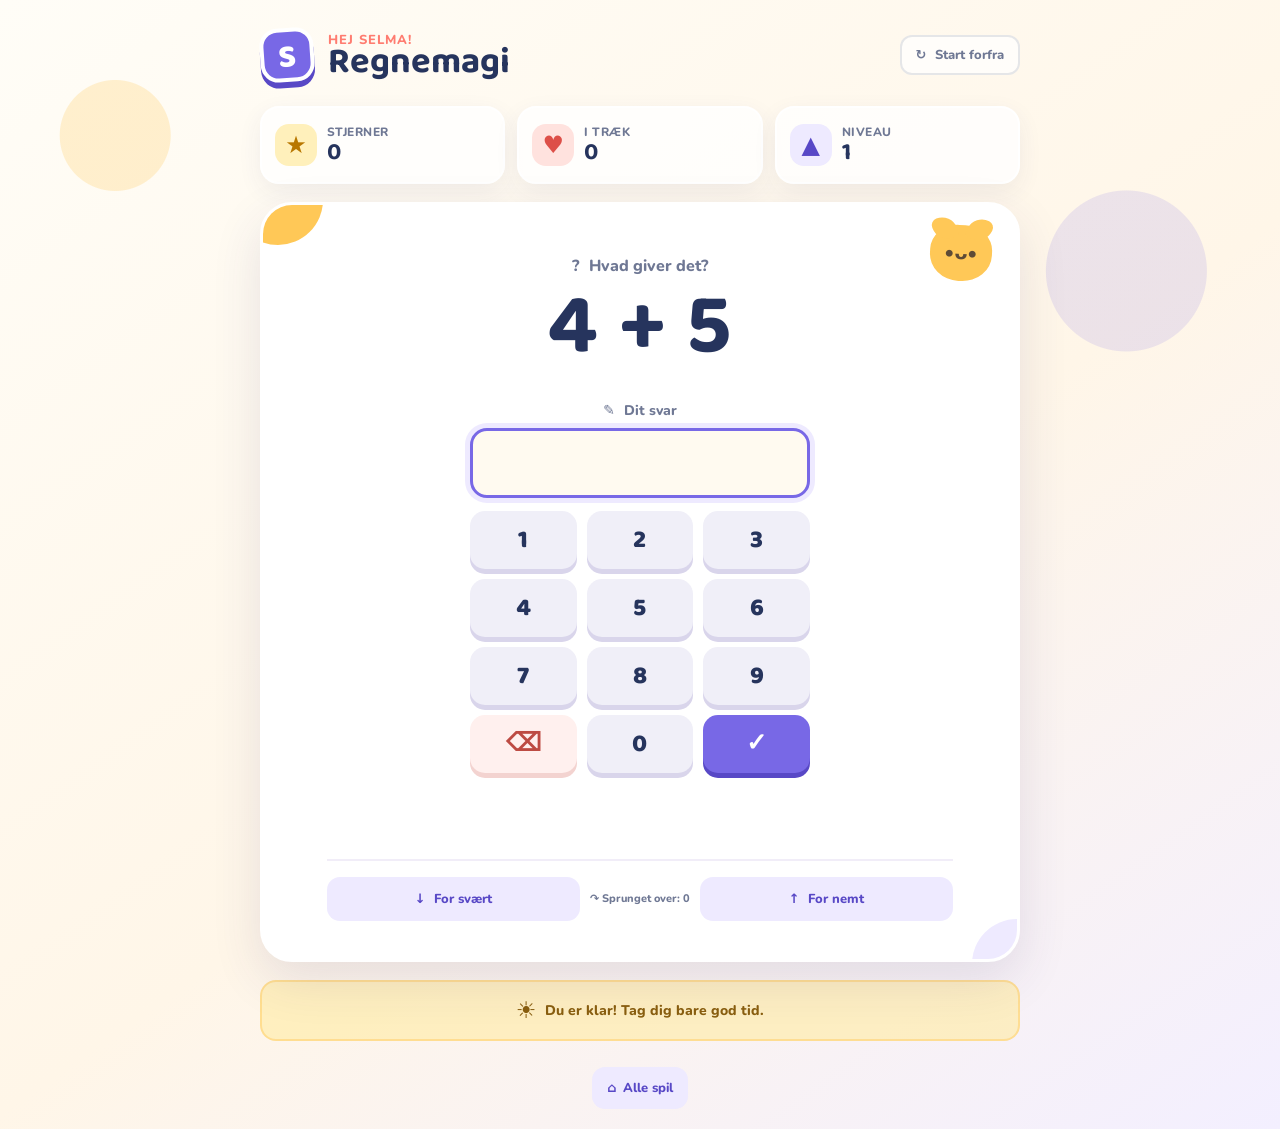
==== regning/index.html @ 8f77b867 "Align game paths with public URLs" ====
<!doctype html>
<html lang="da">
  <head>
    <meta charset="UTF-8">
    <meta name="viewport" content="width=device-width, initial-scale=1">
    <meta name="theme-color" content="#fff8e7">
    <title>Selmas regnetræning</title>
    <link rel="stylesheet" href="styles.css">
    <script src="app.js" defer></script>
  </head>
  <body>
    <div class="page-shell">
      <header class="app-header">
        <a class="brand-mark" href="../" aria-label="Tilbage til Selmas spilsamling">S</a>
        <div>
          <p class="eyebrow">Hej Selma!</p>
          <h1>Regnemagi</h1>
        </div>
        <button class="reset-button" id="reset-button" type="button">
          <span aria-hidden="true">↻</span> Start forfra
        </button>
      </header>

      <main>
        <section class="progress-panel" aria-label="Dit fremskridt">
          <div class="stat">
            <span class="stat-icon" aria-hidden="true">★</span>
            <div>
              <span class="stat-label">Stjerner</span>
              <strong id="star-count">0</strong>
            </div>
          </div>
          <div class="stat">
            <span class="stat-icon stat-icon-flame" aria-hidden="true">♥</span>
            <div>
              <span class="stat-label">I træk</span>
              <strong id="streak-count">0</strong>
            </div>
          </div>
          <div class="stat">
            <span class="stat-icon stat-icon-level" aria-hidden="true">▲</span>
            <div>
              <span class="stat-label">Niveau</span>
              <strong id="level-count">1</strong>
            </div>
          </div>
        </section>

        <section class="game-card" aria-labelledby="task-heading">
          <div class="mascot" aria-hidden="true">
            <span class="mascot-ear mascot-ear-left"></span>
            <span class="mascot-ear mascot-ear-right"></span>
            <span class="mascot-face">•ᴗ•</span>
          </div>
          <p class="task-label" id="task-heading"><span aria-hidden="true">?</span> Hvad giver det?</p>
          <div class="equation" id="equation" aria-live="polite"></div>

          <form id="answer-form" novalidate>
            <label for="answer"><span aria-hidden="true">✎</span> Dit svar</label>
            <div class="answer-row">
              <input
                id="answer"
                name="answer"
                type="text"
                inputmode="none"
                autocomplete="off"
                readonly
                required
                aria-describedby="feedback"
              >
            </div>
            <div class="number-pad" aria-label="Numerisk tastatur">
              <button type="button" data-key="1">1</button>
              <button type="button" data-key="2">2</button>
              <button type="button" data-key="3">3</button>
              <button type="button" data-key="4">4</button>
              <button type="button" data-key="5">5</button>
              <button type="button" data-key="6">6</button>
              <button type="button" data-key="7">7</button>
              <button type="button" data-key="8">8</button>
              <button type="button" data-key="9">9</button>
              <button class="delete-key" type="button" data-key="delete" aria-label="Slet sidste tal">⌫</button>
              <button type="button" data-key="0">0</button>
              <button class="check-button" type="submit" aria-label="Tjek svar">✓</button>
            </div>
          </form>

          <div class="feedback" id="feedback" aria-live="assertive" role="status"></div>
          <button class="next-button" id="next-button" type="button" hidden>
            Næste opgave <span aria-hidden="true">→</span>
          </button>
          <div class="skip-controls" id="skip-controls">
            <button type="button" data-difficulty="down"><span aria-hidden="true">↓</span> For svært</button>
            <span class="skip-summary"><span aria-hidden="true">↷</span> Sprunget over: <span id="skip-count">0</span></span>
            <button type="button" data-difficulty="up"><span aria-hidden="true">↑</span> For nemt</button>
          </div>
        </section>

        <section class="encouragement" aria-label="Opmuntring">
          <span aria-hidden="true">☀</span>
          <p id="encouragement-text">Du er klar! Tag dig bare god tid.</p>
        </section>
      </main>

      <footer><a class="suite-home-link" href="../"><span aria-hidden="true">⌂</span> Alle spil</a></footer>
    </div>

    <dialog id="reset-dialog">
      <form method="dialog">
        <div class="dialog-icon" aria-hidden="true">↻</div>
        <h2>Vil du starte forfra?</h2>
        <p>Alle stjerner og dit niveau bliver nulstillet.</p>
        <div class="dialog-actions">
          <button value="cancel"><span aria-hidden="true">←</span> Nej, behold dem</button>
          <button class="confirm-reset" value="confirm"><span aria-hidden="true">↻</span> Ja, start forfra</button>
        </div>
      </form>
    </dialog>
  </body>
</html>
---- regning/styles.css ----
@import url("../shared/theme.css");

* {
  box-sizing: border-box;
}

body {
  min-width: 320px;
  min-height: 100vh;
  margin: 0;
  color: var(--ink);
  background:
    radial-gradient(circle at 9% 12%, rgba(255, 200, 87, 0.25) 0 55px, transparent 56px),
    radial-gradient(circle at 88% 24%, rgba(120, 104, 230, 0.14) 0 80px, transparent 81px),
    linear-gradient(145deg, #fffdf7 0%, #fff6e8 55%, #f3efff 100%);
  font-family: "Nunito", system-ui, sans-serif;
}

button,
input {
  font: inherit;
}

button {
  -webkit-tap-highlight-color: transparent;
}

.page-shell {
  width: min(100% - 32px, 760px);
  min-height: 100vh;
  margin: 0 auto;
  padding: 28px 0 20px;
  display: flex;
  flex-direction: column;
}

.app-header {
  display: flex;
  align-items: center;
  gap: 14px;
  margin-bottom: 24px;
}

.brand-mark {
  width: 54px;
  height: 54px;
  display: grid;
  flex: 0 0 auto;
  place-items: center;
  color: white;
  background: var(--purple);
  border: 4px solid white;
  border-radius: 18px;
  box-shadow: 0 6px 0 var(--purple-dark);
  font-family: "Baloo 2", cursive;
  font-size: 32px;
  font-weight: 800;
  transform: rotate(-4deg);
}

.eyebrow {
  margin: 0 0 -5px;
  color: var(--coral);
  font-size: 13px;
  font-weight: 800;
  letter-spacing: 0.08em;
  text-transform: uppercase;
}

h1,
h2,
p {
  margin-top: 0;
}

h1 {
  margin-bottom: 0;
  font-family: "Baloo 2", cursive;
  font-size: clamp(27px, 6vw, 36px);
  line-height: 1;
}

.reset-button {
  margin-left: auto;
  padding: 9px 14px;
  color: var(--muted);
  background: rgba(255, 255, 255, 0.7);
  border: 2px solid rgba(111, 120, 148, 0.18);
  border-radius: 12px;
  font-size: 13px;
  font-weight: 800;
  cursor: pointer;
}

.reset-button:hover {
  color: var(--purple-dark);
  border-color: var(--purple);
}

.progress-panel {
  display: grid;
  grid-template-columns: repeat(3, 1fr);
  gap: 12px;
  margin-bottom: 18px;
}

.stat {
  min-height: 78px;
  padding: 13px;
  display: flex;
  align-items: center;
  gap: 10px;
  background: rgba(255, 255, 255, 0.8);
  border: 2px solid white;
  border-radius: 19px;
  box-shadow: 0 8px 24px rgba(61, 53, 112, 0.07);
}

.stat-icon {
  width: 42px;
  height: 42px;
  display: grid;
  flex: 0 0 auto;
  place-items: center;
  color: #b87700;
  background: #fff0bb;
  border-radius: 14px;
  font-size: 24px;
}

.stat-icon-flame {
  color: #dd4f48;
  background: #ffe2de;
}

.stat-icon-level {
  color: var(--purple-dark);
  background: var(--purple-pale);
}

.stat-label {
  display: block;
  color: var(--muted);
  font-size: 12px;
  font-weight: 800;
  letter-spacing: 0.04em;
  text-transform: uppercase;
}

.stat strong {
  display: block;
  font-family: "Baloo 2", cursive;
  font-size: 24px;
  line-height: 1.1;
}

.game-card {
  position: relative;
  padding: 50px clamp(22px, 7vw, 64px) 38px;
  overflow: hidden;
  text-align: center;
  background: var(--paper);
  border: 3px solid white;
  border-radius: 32px;
  box-shadow: var(--shadow);
}

.game-card::before,
.game-card::after {
  position: absolute;
  width: 90px;
  height: 90px;
  border-radius: 50%;
  content: "";
}

.game-card::before {
  top: -50px;
  left: -30px;
  background: var(--yellow);
}

.game-card::after {
  right: -45px;
  bottom: -50px;
  background: var(--purple-pale);
}

.mascot {
  position: absolute;
  top: 20px;
  right: 25px;
  width: 62px;
  height: 56px;
  display: grid;
  place-items: center;
  color: #5e4b36;
  background: var(--yellow);
  border-radius: 45% 45% 48% 48%;
  transform: rotate(3deg);
}

.mascot-ear {
  position: absolute;
  top: -8px;
  width: 23px;
  height: 24px;
  background: var(--yellow);
  border-radius: 7px 16px 4px 16px;
  z-index: -1;
}

.mascot-ear-left {
  left: 2px;
  transform: rotate(-24deg);
}

.mascot-ear-right {
  right: 2px;
  transform: scaleX(-1) rotate(-24deg);
}

.mascot-face {
  font-size: 19px;
  font-weight: 800;
}

.task-label {
  margin-bottom: 3px;
  color: var(--muted);
  font-size: 16px;
  font-weight: 800;
}

.equation {
  min-height: 91px;
  margin-bottom: 26px;
  font-family: "Baloo 2", cursive;
  font-size: clamp(58px, 15vw, 86px);
  font-weight: 700;
  letter-spacing: 0.02em;
  line-height: 1.1;
}

label {
  display: block;
  margin-bottom: 8px;
  color: var(--muted);
  font-size: 14px;
  font-weight: 800;
}

.answer-row {
  width: min(100%, 340px);
  margin: 0 auto 13px;
}

input {
  width: 100%;
  min-height: 58px;
  padding: 8px 14px;
  color: var(--ink);
  background: var(--cream);
  border: 3px solid #e5dfd3;
  border-radius: 17px;
  outline: none;
  text-align: center;
  font-family: "Baloo 2", cursive;
  font-size: 30px;
  font-weight: 700;
  transition: border-color 160ms, box-shadow 160ms;
  caret-color: transparent;
}

input:focus {
  border-color: var(--purple);
  box-shadow: 0 0 0 5px var(--purple-pale);
}

.number-pad {
  width: min(100%, 340px);
  margin: 0 auto;
  display: grid;
  grid-template-columns: repeat(3, 1fr);
  gap: 10px;
}

.number-pad button,
.next-button {
  min-height: 58px;
  padding: 8px 16px;
  color: white;
  background: #f0eff8;
  border: 0;
  border-radius: 15px;
  box-shadow: 0 5px 0 #d9d5eb;
  color: var(--ink);
  font-family: "Baloo 2", cursive;
  font-size: 25px;
  font-weight: 800;
  cursor: pointer;
  touch-action: manipulation;
  transition: background 100ms, transform 100ms, box-shadow 100ms;
}

.number-pad button:hover {
  background: #e8e4f7;
}

.number-pad .check-button,
.next-button:hover {
  color: white;
  background: #6d5cdb;
}

.number-pad button:active,
.next-button:active {
  transform: translateY(4px);
  box-shadow: 0 1px 0 #d9d5eb;
}

.number-pad .check-button {
  color: white;
  background: var(--purple);
  box-shadow: 0 5px 0 var(--purple-dark);
}

.number-pad .delete-key {
  color: #bd4b43;
  background: var(--red-pale);
  box-shadow: 0 5px 0 #f3d3d0;
}

.number-pad button:disabled {
  color: #a7a7b5;
  background: #e8e7ed;
  box-shadow: 0 5px 0 #cfced8;
  cursor: default;
}

.feedback {
  min-height: 52px;
  margin-top: 16px;
  padding: 12px 16px;
  display: grid;
  place-items: center;
  border-radius: 15px;
  font-weight: 800;
}

.feedback:empty {
  padding: 0;
}

.feedback.correct {
  color: #187654;
  background: var(--green-pale);
}

.feedback.incorrect {
  color: #b1433c;
  background: var(--red-pale);
}

.next-button {
  width: 100%;
  margin-top: 5px;
  color: white;
  background: var(--green);
  box-shadow: 0 6px 0 #208361;
  font-family: "Nunito", system-ui, sans-serif;
  font-size: 16px;
}

.next-button:hover {
  background: #2daa7a;
}

.skip-controls {
  margin-top: 18px;
  padding-top: 16px;
  display: grid;
  grid-template-columns: 1fr auto 1fr;
  align-items: center;
  gap: 10px;
  border-top: 2px solid #f1edf8;
}

.skip-controls button {
  min-height: 44px;
  padding: 8px 12px;
  color: var(--purple-dark);
  background: var(--purple-pale);
  border: 0;
  border-radius: 13px;
  font-size: 13px;
  font-weight: 800;
  cursor: pointer;
  touch-action: manipulation;
}

.skip-controls button:active {
  transform: scale(0.97);
}

.skip-controls > span {
  color: var(--muted);
  font-size: 11px;
  font-weight: 800;
  text-align: center;
  white-space: nowrap;
}

.reset-button span,
.task-label span,
label span,
.skip-controls button span,
.dialog-actions button span {
  display: inline-block;
  margin-right: 0.35em;
}

.next-button span {
  display: inline-block;
  margin-left: 0.35em;
}

.encouragement {
  margin-top: 18px;
  padding: 13px 20px;
  display: flex;
  align-items: center;
  justify-content: center;
  gap: 9px;
  color: #8a5f0f;
  background: rgba(255, 235, 168, 0.65);
  border: 2px solid rgba(255, 200, 87, 0.45);
  border-radius: 16px;
  font-size: 14px;
  font-weight: 800;
  text-align: center;
}

.encouragement span {
  font-size: 23px;
}

.encouragement p {
  margin-bottom: 0;
}

footer {
  margin-top: auto;
  padding-top: 26px;
  color: var(--muted);
  font-size: 13px;
  font-weight: 700;
  text-align: center;
}

dialog {
  width: min(90%, 410px);
  padding: 30px;
  color: var(--ink);
  background: white;
  border: 0;
  border-radius: 26px;
  box-shadow: var(--shadow);
  text-align: center;
}

dialog::backdrop {
  background: rgba(38, 52, 93, 0.42);
  backdrop-filter: blur(3px);
}

dialog h2 {
  margin-bottom: 7px;
  font-family: "Baloo 2", cursive;
  font-size: 27px;
}

dialog p {
  color: var(--muted);
}

.dialog-icon {
  width: 58px;
  height: 58px;
  margin: 0 auto 12px;
  display: grid;
  place-items: center;
  color: var(--purple-dark);
  background: var(--purple-pale);
  border-radius: 18px;
  font-size: 31px;
}

.dialog-actions {
  display: grid;
  grid-template-columns: 1fr 1fr;
  gap: 10px;
  margin-top: 22px;
}

.dialog-actions button {
  padding: 12px;
  color: var(--ink);
  background: #f0eff5;
  border: 0;
  border-radius: 13px;
  font-weight: 800;
  cursor: pointer;
}

.dialog-actions .confirm-reset {
  color: white;
  background: var(--coral);
}

@media (max-width: 560px) {
  .page-shell {
    width: min(100% - 22px, 760px);
    padding-top: 17px;
  }

  .app-header {
    margin-bottom: 17px;
  }

  .brand-mark {
    width: 48px;
    height: 48px;
    border-radius: 15px;
    font-size: 28px;
  }

  .reset-button {
    padding: 8px 10px;
    font-size: 11px;
  }

  .progress-panel {
    gap: 7px;
  }

  .stat {
    min-height: 67px;
    padding: 9px;
    justify-content: center;
  }

  .stat-icon {
    width: 32px;
    height: 32px;
    border-radius: 10px;
    font-size: 18px;
  }

  .stat-label {
    font-size: 9px;
  }

  .stat strong {
    font-size: 20px;
  }

  .game-card {
    padding: 43px 18px 29px;
    border-radius: 25px;
  }

  .mascot {
    top: 14px;
    right: 17px;
    transform: scale(0.85) rotate(3deg);
  }

  .equation {
    margin-bottom: 19px;
  }

  .game-card {
    padding-bottom: 23px;
  }

  .number-pad {
    gap: 8px;
  }

  .number-pad button {
    min-height: 54px;
  }

  .skip-controls {
    grid-template-columns: 1fr 1fr;
  }

  .skip-controls > span {
    grid-column: 1 / -1;
    grid-row: 2;
  }
}

@media (prefers-reduced-motion: no-preference) {
  .game-card.celebrate .mascot {
    animation: bounce 550ms ease;
  }

  @keyframes bounce {
    0%,
    100% {
      transform: rotate(3deg) translateY(0);
    }

    45% {
      transform: rotate(-7deg) translateY(-12px) scale(1.08);
    }
  }
}
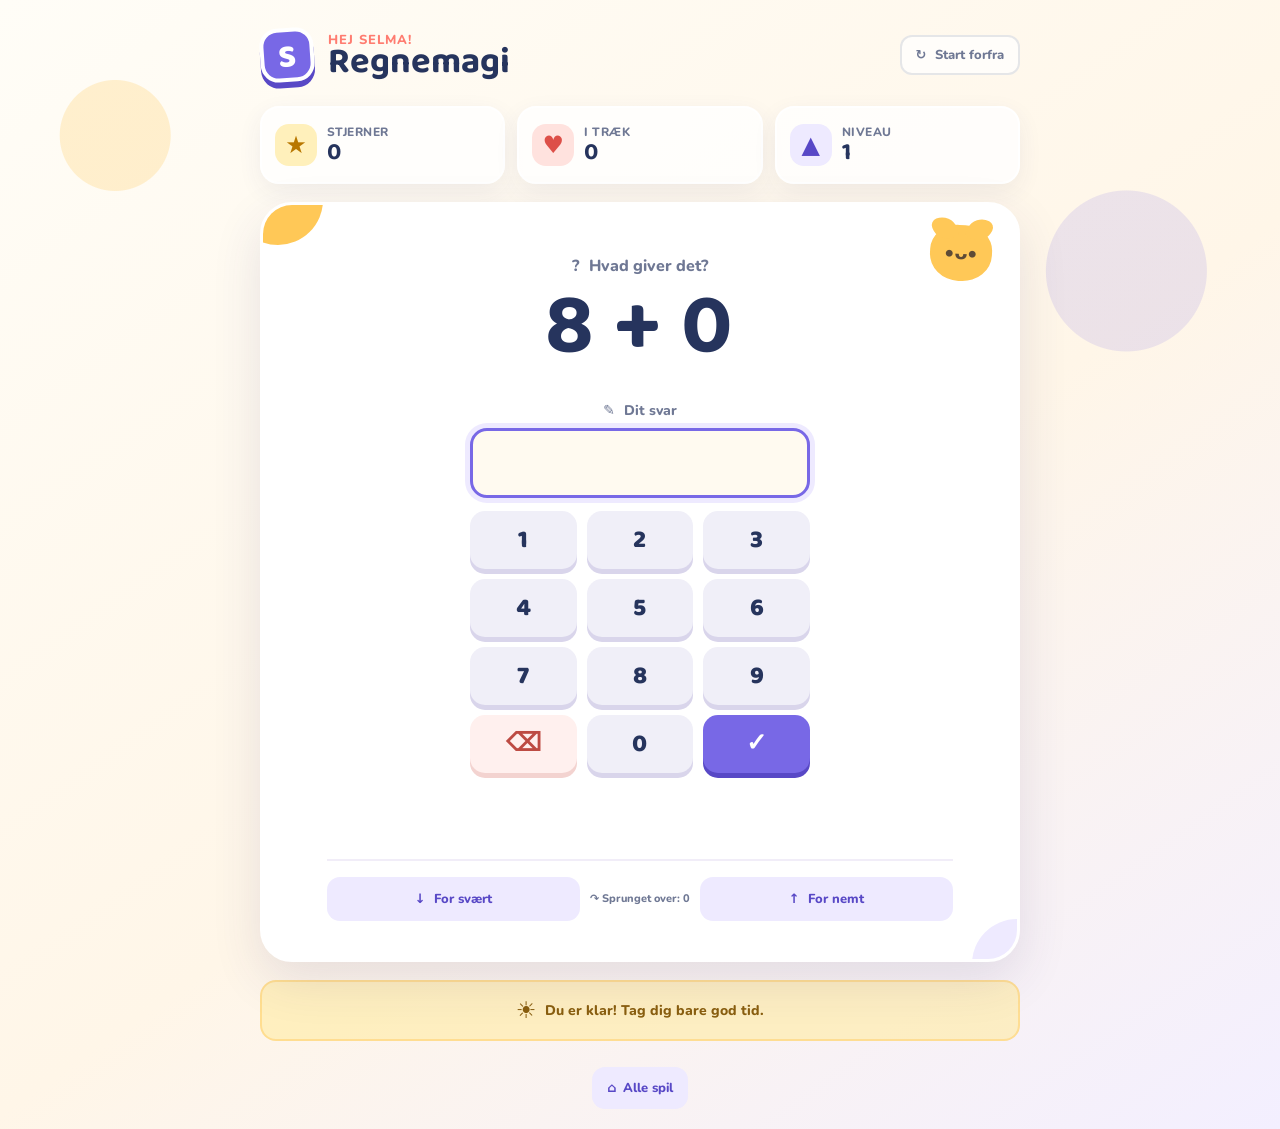
==== commit 8ff0c9d5: "Improve mobile flow and sharing metadata" ====
--- a/regning/index.html
+++ b/regning/index.html
@@ -5,6 +5,18 @@
     <meta name="viewport" content="width=device-width, initial-scale=1">
     <meta name="theme-color" content="#fff8e7">
     <title>Selmas regnetræning</title>
+    <meta name="description" content="Et sjovt regnespil med plus, minus, gange og division.">
+    <meta property="og:type" content="website">
+    <meta property="og:title" content="Regnemagi">
+    <meta property="og:description" content="Øv plus, minus, gange og division med Selma.">
+    <meta property="og:url" content="http://jul.net/selmas/regning/">
+    <meta property="og:image" content="http://jul.net/selmas/shared/og-math.png">
+    <meta property="og:image:width" content="1200">
+    <meta property="og:image:height" content="630">
+    <meta property="og:image:alt" content="Regnemagi med regnestykket otte gange fire.">
+    <meta name="twitter:card" content="summary_large_image">
+    <link rel="canonical" href="http://jul.net/selmas/regning/">
+    <link rel="icon" href="../shared/favicon.svg" type="image/svg+xml">
     <link rel="stylesheet" href="styles.css">
     <script src="app.js" defer></script>
   </head>
--- a/regning/styles.css
+++ b/regning/styles.css
@@ -600,6 +600,22 @@
     grid-column: 1 / -1;
     grid-row: 2;
   }
+
+  .next-button:not([hidden]) {
+    position: fixed;
+    right: auto;
+    bottom: max(12px, env(safe-area-inset-bottom));
+    left: 50%;
+    width: calc(100% - 24px);
+    max-width: 520px;
+    margin: 0;
+    transform: translateX(-50%);
+    z-index: 30;
+  }
+
+  .next-button:not([hidden]):active {
+    transform: translate(-50%, 4px);
+  }
 }
 
 @media (prefers-reduced-motion: no-preference) {
